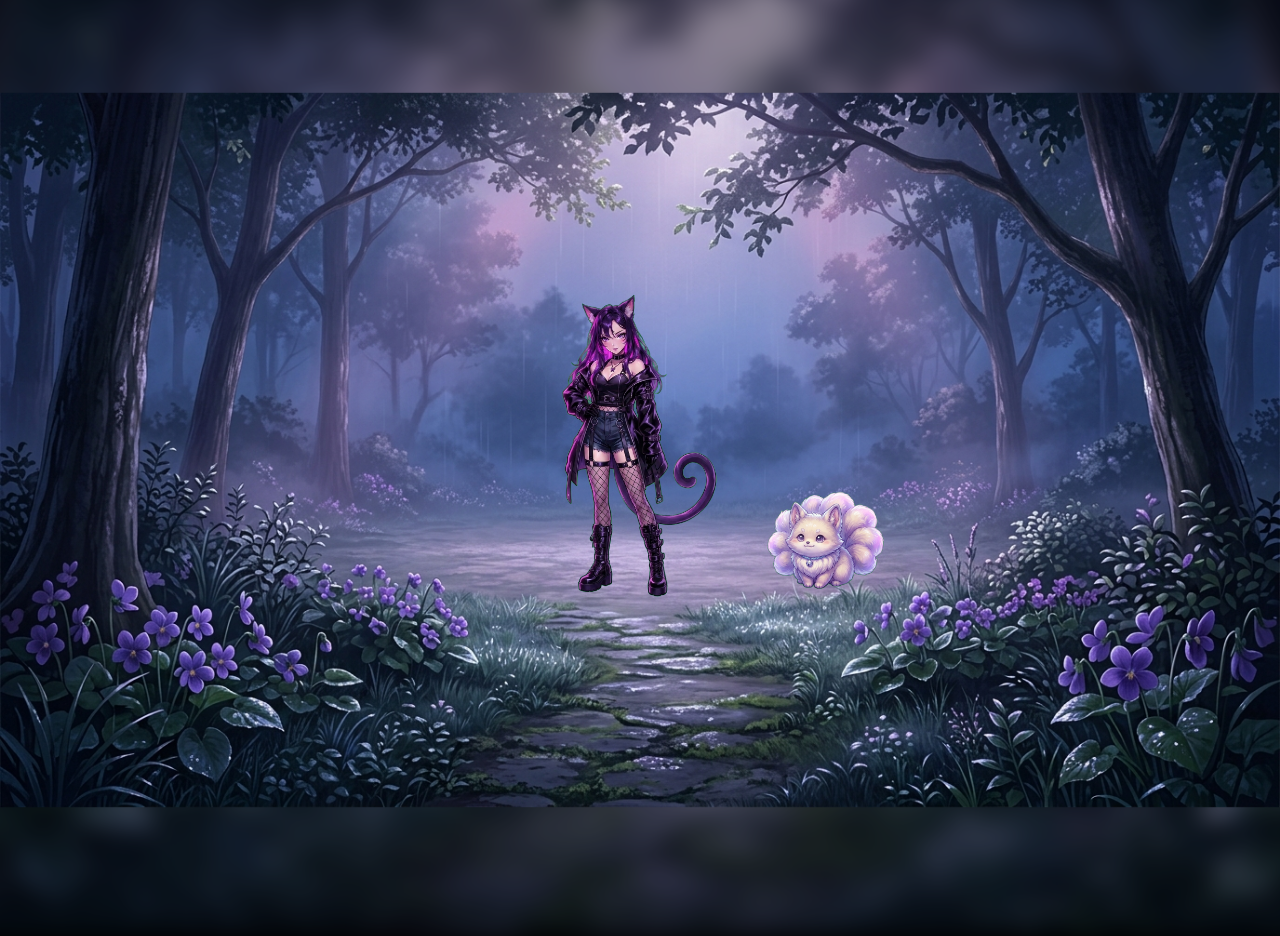
==== index.html @ 0ed7a450 "Add files via upload" ====
<!DOCTYPE html>
<html lang="pl">

<head>

    <meta charset="UTF-8">

    <meta name="viewport" content="width=device-width, initial-scale=1.0">

    <title>Violet Garden</title>


    <link rel="stylesheet" href="css/style.css">
    <link rel="stylesheet" href="css/garden.css">
    <link rel="stylesheet" href="css/notebook.css">
    <link rel="stylesheet" href="css/songs.css">
    <link rel="stylesheet" href="css/track.css">

    <link href="https://fonts.googleapis.com/css2?family=Caveat:wght@400;500;600&display=swap" rel="stylesheet">

</head>


<body>


<main class="garden">

    <div class="background-blur"></div>

    <div class="scene scene-1">

        <img
            class="garden-background"
            src="assets/background/garden.png"
            alt="Ogród Violet Garden">

        <img
            id="velvet"
            src="assets/images/characters/velvet.png"
            alt="Velvet">

            <div id="velvet-dialog">
                Jestem Velvet.<br>Witaj w moim Violet Garden...<br>Jeśli chcesz rozejrzyj się trochę...
            </div>

        <img
            id="garden-fox"
            src="assets/images/characters/garden-fox.png"
            alt="Magiczny lisek">

        <img
            id="scene1-next-object"
            src="assets/objects/scene1-return.png"
            alt="Przejście dalej">

        <img
            id="scene1-2-next-object"
            src="assets/objects/scene1-return1.png"
            alt="Przejście dalej">

       
    </div>



    <div class="scene scene-2" style="display: none;">

        <img
            class="garden-background"
            src="assets/background/garden-p1.png"
            alt="Scena 2">

        <img
            id="velvet-scene2"
            src="assets/images/characters/velvet-scene2.png"
            alt="Velvet">

            <div id="velvet-dialog-2">
                Ta ścieżka prowadzi do mojej altany.<br>
                Chcesz zobaczyć co w niej mam?
            </div>
            
        <img
            id="scene2-return-object"
            src="assets/objects/scene2-return.png"
            alt="Przejście dalej">
        
        <img
            id="gazebo"
            src="assets/objects/gazebo.png"
            alt="Altana">

    </div>

    <div class="scene scene-3" style="display: none;">

        <img
            class="garden-background"
            src="assets/background/garden-p2.png"
            alt="Scena 3">

        <img
            id="velvet-scene3"
            src="assets/images/characters/velvet-scene3.png"
            alt="Velvet">

        <div id="velvet-dialog-3">
            Uwielbiam tą ciszę... <br>Właśnie wtedy zapisuje swoje myśli w notesie.<br>Możesz zajrzeć do środka...
        </div>

        <img
            id="scene3-next-object"
            src="assets/objects/scene3-return.png"
            alt="Przejście dalej">
            

        <div class="scene-trigger scene3-back-trigger"></div> 

        <div class="table-area">
            
            <div class="notebook-area">

                <img
                    id="notebook"
                    class="garden-notebook scene3-notebook"
                    src="assets/notebook/notebook-closed.png"
                    alt="Zamknięty notes">
            </div>
        </div>
    </div>

    <div class="notebook-page">
        
        <div class="open-notebook-area">

            <img
                class="open-notebook"
                src="assets/notebook/notebook-open.png"
                alt="Otwarty notes">

                <div id="notebook-container" class="notebook-content">
                </div>

            <img
                id="return-leaf"
                src="assets/ui/leaf-return.png"
                alt="Powrót do ogrodu">

        </div>

    </div>


    <div class="scene scene-4" style="display: none;">

        <img
            class="garden-background"
            src="assets/background/garden-p3.png"
            alt="Scena 4">

        <img
            id="scene4-return-object"
            src="assets/objects/scene4-return.png"
            alt="Powrót">

        <img
            id="scene4-object"
            src="assets/objects/secret-place.png"
            alt="Przejście dalej">

        <img
            id="velvet-scene4"
            src="assets/images/characters/velvet-scene4.png"
            alt="Velvet">

        <div id="velvet-dialog-4">
            W tej jaskini jest ktoś...<br>wyjątkowy dla mnie...
        </div>

    </div>


    <div class="scene scene-5" style="display: none;">

        <img
            class="garden-background"
            src="assets/background/garden-p4.png"
            alt="Scena 5">

        <img
            id="wizi"
            src="assets/images/characters/wizi.png"
            alt="Wizi">


        <div id="wizi-dialog">
            No heeeeej...
        </div>

        <img
            id="scene5-return-object"
            src="assets/objects/scene5-return.png"
            alt="Powrót">

        <img
            id="velvet-scene5"
            src="assets/images/characters/velvet-scene5.png"
            alt="Velvet">


        <div id="velvet-dialog-5">
            To jest Wizi mój...<br>Partner... przy tworzeniu strony...
        </div>
            
    </div>



</main>


<script src="js/garden.js"></script>
<script src="js/notebook.js"></script>
<script src="js/scenes.js"></script>


</body>

</html>
---- css/style.css ----
* {

    margin: 0;
    padding: 0;

    box-sizing: border-box;

}


html,
body {

    width: 100%;
    height: 100%;

    overflow: hidden;

}


body {

    background: black;

}
---- css/garden.css ----
.garden {
    width: 100vw;
    height: 100vh;
    display: flex;
    justify-content: center;
    align-items: center;
    overflow: hidden;
    background: #000;
}


.background-blur {
    position: absolute;
    inset: 0;
    background-image: url("../assets/background/garden.png");
    background-size: cover;
    background-position: center;
    filter: blur(12px);
    transform: scale(1.08);
    opacity: 0.75;
    z-index: 0;
    background-color: rgba(0, 0, 0, 0.15);
    background-blend-mode: multiply;
}


.scene {
    position: absolute;

    width: 2752px;
    height: 1536px;

    left: 50%;
    top: 50%;

    transform-origin: center center;
    z-index: 1;
}


.garden-background {
    position: absolute;
    inset: 0;
    width: 100%;
    height: 100%;
    object-fit: contain;
    user-select: none;
    pointer-events: none;
}


.garden-table {
    position: absolute;

    width: 800px;
}


.garden-notebook {
    width: 200px;

    display: block;

    transition: transform 0.4s ease;
    transform-origin: center;
}


.notebook-area {
    position: absolute;

    left: 380px;

    top: 20px;

    transform: translateX(-50%);
    z-index: 3;
}


.notebook-area:hover .garden-notebook {
    transform: scale(1.2);
}


.table-area {
    position: absolute;

    left: 38%;

    top: 42%;

    transform: translate(-50%, -50%);
    z-index: 2;
}


#velvet,
#velvet-scene2,
#velvet-scene3 {
    position: absolute;
    z-index: 2;
    pointer-events: auto;
}

/* SCENA 1 */
#velvet {
    left: 1150px;
    bottom: 450px;

    width: 400px;
}
/* SCENA 2 */
#velvet-scene2 {
    left: 800px;
    bottom: 200px;

    width: 700px;
}
/* SCENA 3 */
#velvet-scene3 {
    left: 580px;
    bottom: 170px;

    width: 700px;
}


.scene3-notebook {
    position: absolute;
    left: 180px;
    top: 350px;
    width: 300px;
    z-index: 3;
}

#scene-next-leaf,
#scene-next-leaf-2,
#scene-prev-leaf,
#scene-prev-leaf-2 {
    position: absolute;

    width: 300px;
    
    z-index: 5;

    cursor: pointer;
}

#scene-next-leaf {
    left: 2100px;
    top: 700px;

    opacity: 0;

    transition: opacity .3s ease;
}

#scene-prev-leaf {
    left: 50px;
    top: 1350px;

    opacity: 0;

    transition: opacity .3s ease;
}

#scene-prev-leaf-2 {
    left: 50px;
    top: 1300px;

    opacity: 0;

    transition: opacity .3s ease;
}


#velvet-dialog {
    position: absolute;

    left: 1250px;
    bottom: 1150px;

    width: 760px;

    min-height: 120px;
    padding: 28px 36px;
    background: rgba(255,255,255,0.95);
    border: 3px solid #3d2d22;
    border-radius: 30px;
    box-sizing: border-box;
    font-family: "Caveat", cursive;
    font-size: 58px;
    line-height: 1.25;
    color: #2d1b12;
    text-align: center;
    display: none;
    z-index: 10;
    box-shadow: 0 10px 30px rgba(0,0,0,0.25);
}
#velvet-dialog::after,
#velvet-dialog-2::after,
#velvet-dialog-3::after,
#velvet-dialog-4::after,
#velvet-dialog-5::after {
    content: "";
    position: absolute;
    left: 70px;
    bottom: -22px;
    width: 34px;
    height: 34px;
    background: rgba(255,255,255,0.95);
    border-right: 3px solid #3d2d22;
    border-bottom: 3px solid #3d2d22;

    transform: rotate(45deg);
}

#velvet-dialog-2 {
    position: absolute;

    left: 1150px;
    bottom: 1150px;

    width: 660px;

    min-height: 120px;
    padding: 28px 36px;
    background: rgba(255,255,255,0.95);
    border: 3px solid #3d2d22;
    border-radius: 30px;
    box-sizing: border-box;
    font-family: "Caveat", cursive;
    font-size: 58px;
    line-height: 1.25;
    color: #2d1b12;
    text-align: center;
    display: none;
    z-index: 10;
    box-shadow: 0 10px 30px rgba(0,0,0,0.25);
}

#velvet-dialog-3 {
    position: absolute;

    left: 750px;
    bottom: 1050px;

    width: 860px;

    min-height: 120px;
    padding: 28px 36px;
    background: rgba(255,255,255,0.95);
    border: 3px solid #3d2d22;
    border-radius: 30px;
    box-sizing: border-box;
    font-family: "Caveat", cursive;
    font-size: 58px;
    line-height: 1.25;
    color: #2d1b12;
    text-align: center;
    display: none;
    z-index: 10;
    box-shadow: 0 10px 30px rgba(0,0,0,0.25);
}



#gazebo {
    position: absolute;

    left: 2070px;
    bottom: 700px;

    width: 380px;

    cursor: pointer;
    pointer-events: auto;
    z-index: 3;
    opacity: 0;
    transition: opacity .3s ease, transform .35s ease;
    transform-origin: center;
}

#gazebo:hover {
    opacity: 1;
    transform: scale(1.1);
}

#garden-fox {
    position: absolute;

    left: 1650px;
    bottom: 470px;

    width: 250px;

    z-index: 2;
}


#secret-leaf {
    position: absolute;

    left: 50px;
    top: 1300px;

    width: 300px;

    z-index: 5;

    cursor: pointer;
    opacity: 0;
    transition: opacity .3s ease;
}

#secret-leaf:hover {
    opacity: 1;
}



/*przycisk przejscia z 4 do 5 sceny*/
#scene4-object {
    position: absolute;

    left: 2030px;
    top: 640px;

    width: 300px;

    cursor: pointer;
    pointer-events: auto;
    z-index: 3;
    opacity: 0;
    transition: opacity .3s ease, transform .35s ease;
    transform-origin: center;
}

#scene4-object:hover {
    opacity: 1;
    transform: scale(1.1);
}

#wizi {
    position: absolute;

    left: 1050px;
    bottom: 50px;

    width: 900px;

    z-index: 2;

    pointer-events: auto;
}

#wizi-dialog {
    position: absolute;

    left: 1350px;
    bottom: 1090px;

    width: 560px;

    min-height: 120px;
    padding: 28px 36px;
    background: rgba(255,255,255,0.95);
    border: 3px solid #3d2d22;
    border-radius: 30px;
    box-sizing: border-box;
    font-family: "Caveat", cursive;
    font-size: 58px;
    line-height: 1.25;
    color: #2d1b12;
    text-align: center;
    display: none;
    z-index: 10;
    box-shadow: 0 10px 30px rgba(0,0,0,0.25);
}


#wizi-dialog::after {
    content: "";
    position: absolute;
    left: 70px;
    bottom: -22px;
    width: 34px;
    height: 34px;
    background: rgba(255,255,255,0.95);
    border-right: 3px solid #3d2d22;
    border-bottom: 3px solid #3d2d22;
    transform: rotate(45deg);
}

/*velvet scena 5*/
#velvet-scene5 {

    position: absolute;

    left: 700px;
    bottom: 100px;

    width: 690px;
    z-index: 2;
    pointer-events: auto;
}

#velvet-dialog-5 {
    position: absolute;

    left: 1100px;
    bottom: 1280px;

    width: 760px;

    min-height: 120px;
    padding: 28px 36px;
    background: rgba(255,255,255,0.95);
    border: 3px solid #3d2d22;
    border-radius: 30px;
    box-sizing: border-box;
    font-family: "Caveat", cursive;
    font-size: 58px;
    line-height: 1.25;
    color: #2d1b12;
    text-align: center;
    display: none;
    z-index: 10;
    box-shadow: 0 10px 30px rgba(0,0,0,.25);
}

/*velvet scena 4*/
#velvet-scene4 {
    position: absolute;

    left: 1250px;
    bottom: 250px;

    width: 500px;

    z-index: 2;
    pointer-events: auto;
}

#velvet-dialog-4  {
    position: absolute;

    left: 1450px;
    bottom: 910px;

    width: 560px;

    min-height: 120px;
    padding: 28px 36px;
    background: rgba(255,255,255,0.95);
    border: 3px solid #3d2d22;
    border-radius: 30px;
    box-sizing: border-box;
    font-family: "Caveat", cursive;
    font-size: 58px;
    line-height: 1.25;
    color: #2d1b12;
    text-align: center;
    display: none;
    z-index: 10;
    box-shadow: 0 10px 30px rgba(0,0,0,.25);
}

/*przycisk powrotu scena 5*/
#scene5-return-object {
    position: absolute;

    left: 75px;
    top: 440px;

    width: 290px;

    cursor: pointer;
    pointer-events: auto;
    z-index: 3;
    opacity: 0;
    transition: opacity .3s ease, transform .35s ease;
    transform-origin: center;
}

#scene5-return-object:hover {
    opacity: 1;
    transform: scale(1.1);
}

/*przycisk przejscia z 4 do 1 sceny*/
#scene4-return-object {
    position: absolute;

    left: 621px;
    top: 740px;

    width: 500px;

    cursor: pointer;
    pointer-events: auto;
    z-index: 3;
    opacity: 0;
    transition: opacity .3s ease, transform .35s ease;
    transform-origin: center;
}

#scene4-return-object:hover {
    opacity: 1;
    transform: scale(1.1);
}

/*przycisk przejscia z 4 do 1 sceny*/
#scene2-return-object {
    position: absolute;

    left: 0px;
    top: 1400px;

    width: 500px;

    cursor: pointer;
    pointer-events: auto;
    z-index: 3;
    opacity: 0;
    transition: opacity .3s ease, transform .35s ease;
    transform-origin: center;
}

#scene2-return-object:hover {
    opacity: 1;
    transform: scale(1.1);
}

/*przycisk przejscia z 3 do 2 sceny*/
#scene3-next-object {
    position: absolute;

    left: 1190px;
    top: 420px;

    width: 430px;

    cursor: pointer;
    pointer-events: auto;
    z-index: 3;
    opacity: 0;
    transition: opacity .3s ease, transform .35s ease;
    transform-origin: center;
}

#scene3-next-object:hover {
    opacity: 1;
    transform: scale(1.1);
}

/*przycisk przejscia z 1 do 2 sceny*/
#scene1-next-object {
    position: absolute;

    left: 2250px;
    top: 400px;

    width: 300px;

    cursor: pointer;
    pointer-events: auto;
    z-index: 3;
    opacity: 0;
    transition: opacity .3s ease, transform .35s ease;
    transform-origin: center;
}

#scene1-next-object:hover {
    opacity: 1;
    transform: scale(1.1);
}

/*przycisk przejscia z 1 do 2 sceny*/
#scene1-2-next-object {
    position: absolute;

    left: 0px;
    top: 480px;

    width: 150px;

    cursor: pointer;
    pointer-events: auto;
    z-index: 3;
    opacity: 0;
    transition: opacity .3s ease, transform .35s ease;
    transform-origin: center;
}

#scene1-2-next-object:hover {
    opacity: 1;
    transform: scale(1.1);
}
---- css/notebook.css ----
.notebook-page {

    display: none;

    width: 100%;
    height: 100%;

    position: absolute;

    left: 0;
    top: 0;

    justify-content: center;
    align-items: center;

    inset: 0;
    flex-direction: column;

    z-index: 10;

}


.open-notebook {

    width: 1000px;
    
}


.open-notebook-area {

    position: relative;

    transform-origin: center center;

}

@media (max-width: 1100px) {

    .open-notebook-area {

        transform: scale(1);

    }

}


#return-leaf {

    position:absolute;

    width:270px;

    left:-80px;

    top:-25px;

    cursor:pointer;

    transition:0.3s ease;

}


#return-leaf:hover {

    transform:scale(1.05);

}


.notebook-content {

    position: absolute;

    inset: 0;

}

.notebook-image {

    position: absolute;

    left: 25%;

    top: 55%;

    transform: translate(-50%, -50%);

    width: 350px;

    height: 350px;

}

.notebook-image img {

    width: 115%;

    display: block;

}


.notebook-description {

    position: absolute;

    left: 12%;

    top: 12%;

    width: 320px;

    text-align: center;

    font-size: 25px;

    font-family: "Caveat", cursive;

    line-height: 1.6;

    letter-spacing: 1px;

}


.songs-button {

    position: absolute;

    left: 22%;

    top: 80%;

    padding: 15px 35px;

    font-size: 30px;

    font-family: "Caveat", cursive;

    letter-spacing: 2px;

    cursor: pointer;

    background: transparent;

    border: none;

    transition: transform 0.3s ease;

}

.songs-button:hover {

    transform: scale(1.08);

}

.notebook-page-content {

    position: absolute;

    inset: 0;

}
---- css/songs.css ----
.songs-list {

    position: absolute;

    left: 55%;

    top: 18%;

    width: 320px;

    display: flex;

    flex-direction: column;

    gap: 20px;

}

.song-item {

    font-size: 22px;

    font-family: "Caveat", cursive;

    cursor: pointer;

    transition: transform 0.3s ease;

}

.song-item:hover {

    transform: scale(1.03);

}

#songs-prev-leaf{

    position:absolute;

    width:270px;

    left:-80px;

    top:540px;

    cursor:pointer;

    transition:0.3s ease;

}

#songs-prev-leaf:hover{

    transform:scale(1.05);

}

#songs-next-leaf{

    position:absolute;

    width:270px;

    right:-100px;

    top:540px;

    cursor:pointer;

    transition:0.3s ease;

}

#songs-next-leaf:hover{

    transform:scale(1.05);

}


.songs-image-page {

    position: absolute;

}

#songs-page-image {

    position: absolute;

    left: 90px;
    top: 120px;

    width: 360px;
}
---- css/track.css ----
.track-page {

    position: relative;

    width: 100%;

    height: 100%;

}


.track-video {

    position: absolute;

    left: 9%;

    top: 35%;

    width: 350px;

    height: 236px;

}


.track-video iframe {

    width: 100%;

    height: 100%;

    border: none;

}


.track-description {

    position: absolute;

    left: 59%;

    top: 15%;

    width: 320px;

    text-align: center;

    font-family: "Caveat", cursive;

    font-size: 20px;

    line-height: 1;

    white-space: pre-line;

}

#track-return-leaf {

    position:absolute;

    width:270px;

    left:-80px;

    top:540px;

    cursor:pointer;

    transition:0.3s ease;

}


#track-return-leaf:hover {

    transform: scale(1.05);

}

#track-title {

    position: absolute;

    top: 18%;

    left: 28%;

    transform: translateX(-50%);

    font-family: "Caveat", cursive;

    font-size: 35px;

    font-weight: normal;

    letter-spacing: 2px;

}
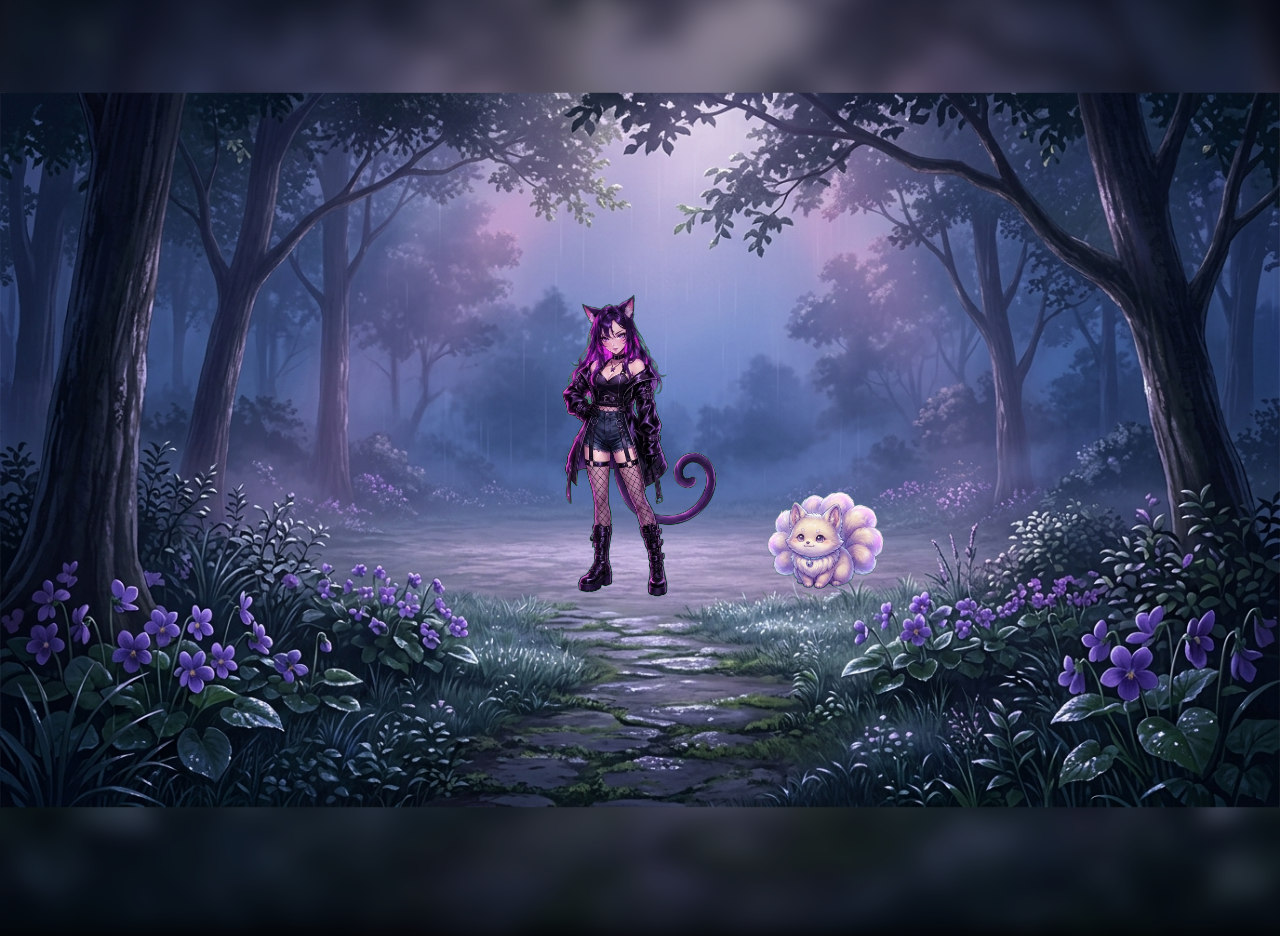
==== commit 5ba0687e: "Add files via upload" ====
--- a/index.html
+++ b/index.html
@@ -50,6 +50,11 @@
             alt="Magiczny lisek">
 
         <img
+            id="fox-petting"
+            src="assets/images/characters/fox-petting-1.png"
+            alt="Velvet głaszcze liska">
+
+        <img
             id="scene1-next-object"
             src="assets/objects/scene1-return.png"
             alt="Przejście dalej">
@@ -80,6 +85,12 @@
                 Ta ścieżka prowadzi do mojej altany.<br>
                 Chcesz zobaczyć co w niej mam?
             </div>
+
+        <img
+            id="scene2-fox"
+            class="scene2-fox-hidden"
+            src="assets/images/characters/scene2-fox.png"
+            alt="Lisek">
             
         <img
             id="scene2-return-object"
--- a/css/garden.css
+++ b/css/garden.css
@@ -597,4 +597,48 @@
 #scene1-2-next-object:hover {
     opacity: 1;
     transform: scale(1.1);
+}
+
+/*lisek scena 2*/
+#scene2-fox {
+    position: absolute;
+    width: 250px;
+
+    left: 460px;
+    bottom: 670px;
+
+    z-index: 2;
+    opacity: 0;
+}
+
+#scene2-fox {
+    display: none;
+}
+
+#scene2-fox.show {
+    display: block;
+}
+
+#scene2-fox.show {
+    animation: foxAppear 3.5s linear;
+}
+
+@keyframes foxAppear {
+
+    0% {
+        opacity: 0;
+    }
+
+    10% {
+        opacity: 1;
+    }
+
+    85% {
+        opacity: 1;
+    }
+
+    100% {
+        opacity: 0;
+    }
+
 }
--- a/css/track.css
+++ b/css/track.css
@@ -39,11 +39,11 @@
 
     position: absolute;
 
-    left: 59%;
+    left: 54%;
 
     top: 15%;
 
-    width: 320px;
+    width: 360px;
 
     text-align: center;
 
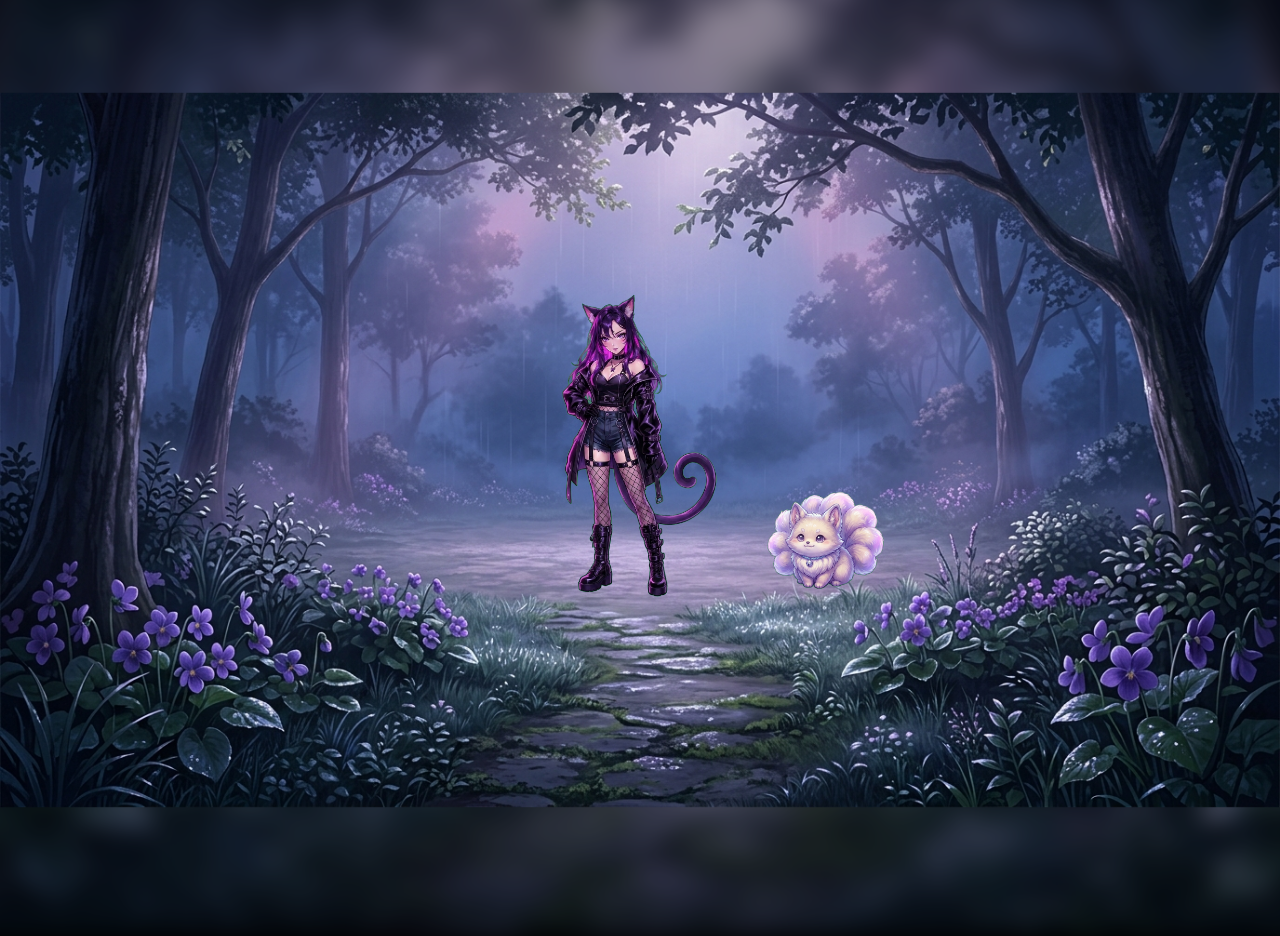
==== commit b4956835: "Add files via upload" ====
--- a/index.html
+++ b/index.html
@@ -82,7 +82,8 @@
             alt="Velvet">
 
             <div id="velvet-dialog-2">
-                Ta ścieżka prowadzi do mojej altany.<br>
+                Ta ścieżka prowadzi dalej do ogrodu.<br>
+                A tam jest moja altana.<br>
                 Chcesz zobaczyć co w niej mam?
             </div>
 
@@ -101,6 +102,11 @@
             id="gazebo"
             src="assets/objects/gazebo.png"
             alt="Altana">
+
+        <img 
+            id="scene2-game-object"
+            src="assets/objects/scene2-game-door.png"
+            alt="Przejście do gry">
 
     </div>
 
@@ -226,6 +232,48 @@
             
     </div>
 
+    <div class="scene scene-6" style="display:none;">
+
+        <img
+            class="garden-background"
+            src="assets/background/scene6-background.png"
+            alt="Scena 6">
+
+
+        <div id="scene6-area">
+
+            <img
+                id="velvet-scene6"
+                src="assets/images/characters/velvet-scene6.png"
+                alt="Velvet">
+
+
+            <div id="velvet-dialog-6">
+                Chcesz zagrać ze mną?
+            </div>
+
+
+            <img
+                id="scene6-yes"
+                src="assets/ui/button-yes.png"
+                alt="Tak">
+
+
+            <img
+                id="scene6-no"
+                src="assets/ui/button-no.png"
+                alt="Nie">
+
+        </div>
+
+        <img
+            id="scene6-return-object"
+            src="assets/objects/scene6-return.png"
+            alt="Powrót">
+
+    </div>
+    
+    
 
 
 </main>
--- a/css/garden.css
+++ b/css/garden.css
@@ -202,7 +202,8 @@
 #velvet-dialog-2::after,
 #velvet-dialog-3::after,
 #velvet-dialog-4::after,
-#velvet-dialog-5::after {
+#velvet-dialog-5::after,
+#velvet-dialog-6::after {
     content: "";
     position: absolute;
     left: 70px;
@@ -641,4 +642,136 @@
         opacity: 0;
     }
 
+}
+
+/* glaskanie liska*/
+#fox-petting {
+    display: none;
+    position: absolute;
+
+    width: 550px; /* tutaj ustawiasz wielkość */
+    left: 1400px;  /* przesunięcie w bok */
+    top: 520px;   /* przesunięcie góra/dół */
+}
+
+/*przejscie z 2 do 6 sceny*/
+#scene2-game-object {
+    position: absolute;
+
+    left: 1700px;
+    top: 620px;
+
+    width:270px;
+
+    cursor: pointer;
+    pointer-events: auto;
+    z-index: 3;
+    opacity: 0;
+    transition: opacity .3s ease, transform .35s ease;
+    transform-origin: center;
+}
+
+#scene2-game-object:hover {
+    opacity: 1;
+    transform: scale(1.1);
+}
+
+
+/* scena 6 Velvet */
+#velvet-scene6 {
+    position:absolute;
+
+    left:500px;
+    bottom:20px;
+
+    width:700px;
+
+    z-index:2;
+
+    pointer-events:auto;
+}
+
+/* dialog scena 6 */
+#velvet-dialog-6 {
+position: absolute;
+
+    left: 600px;
+    bottom: 1000px;
+
+    width: 560px;
+
+    min-height: 120px;
+    padding: 28px 36px;
+    background: rgba(255,255,255,0.95);
+    border: 3px solid #3d2d22;
+    border-radius: 30px;
+    box-sizing: border-box;
+    font-family: "Caveat", cursive;
+    font-size: 58px;
+    line-height: 1.25;
+    color: #2d1b12;
+    text-align: center;
+    display: none;
+    z-index: 10;
+    box-shadow: 0 10px 30px rgba(0,0,0,.25);
+}
+
+#scene6-yes,
+#scene6-no {
+    display:none;
+    position:absolute;
+    width:300px;
+    cursor:pointer;
+    z-index:25;
+    transition: transform .3s ease;
+}
+
+#scene6-yes {
+    left: 650px;
+    bottom: 750px;
+}
+
+#scene6-no {
+    left: 900px;
+    bottom: 750px;
+}
+
+#scene6-yes:hover,
+#scene6-no:hover {
+    transform: scale(1.1);
+}
+
+
+#scene6-area{
+    position:absolute;
+    inset:0;
+    z-index:5;
+    pointer-events:none;
+}
+
+#scene6-area img,
+#scene6-area div{
+    pointer-events:auto;
+}
+
+/*przycisk powrotu scena 6*/
+#scene6-return-object {
+    position: absolute;
+
+    right: 0px;
+    bottom: 0px;
+
+    width: 570px;
+
+    cursor: pointer;
+    pointer-events: auto;
+    z-index: 3;
+    opacity: 0;
+    transition: opacity .3s ease, transform .35s ease;
+    transform-origin: center;
+}
+
+#scene6-return-object:hover {
+    opacity: 1;
+    transform: scale(1.1);
 }
